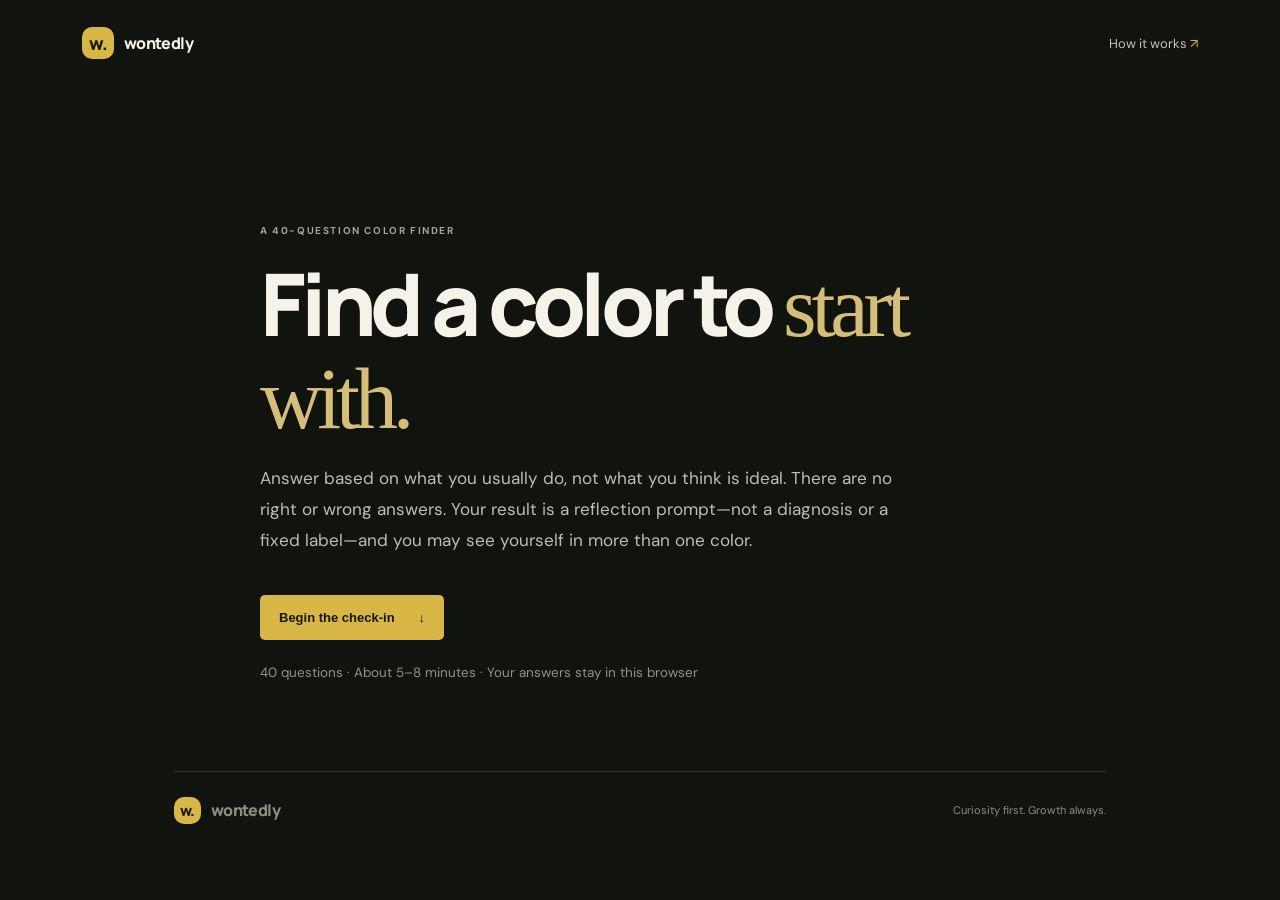
==== color-test.html @ 2c5f6ea7 "Add a 40-question color finder and link it from How it works" ====
<!doctype html>
<html lang="en">
<head>
  <meta charset="utf-8">
  <meta name="viewport" content="width=device-width, initial-scale=1">
  <meta name="description" content="Not sure which personality color fits you? Take our 40-question color finder for a reflective starting point.">
  <title>Find Your Color — Wontedly</title>
  <link rel="preconnect" href="https://fonts.googleapis.com">
  <link rel="preconnect" href="https://fonts.gstatic.com" crossorigin>
  <link href="https://fonts.googleapis.com/css2?family=DM+Sans:wght@400;500;600;700&family=Manrope:wght@500;600;700;800&display=swap" rel="stylesheet">
  <link rel="stylesheet" href="style.css">
  <link rel="stylesheet" href="color-test.css">
</head>
<body>
  <header class="top">
    <a class="brand" href="index.html"><span class="mark">w.</span> wontedly</a>
    <a class="nav-link" href="index.html#how">How it works <span>↗</span></a>
  </header>
  <main class="finder" id="home">
    <section class="finder-intro">
      <span class="section-num">A 40-QUESTION COLOR FINDER</span>
      <h1>Find a color to <em>start with.</em></h1>
      <p>Answer based on what you usually do, not what you think is ideal. There are no right or wrong answers. Your result is a reflection prompt—not a diagnosis or a fixed label—and you may see yourself in more than one color.</p>
      <button class="button" id="begin" type="button">Begin the check-in <span>↓</span></button>
      <p class="finder-note">40 questions · About 5–8 minutes · Your answers stay in this browser</p>
    </section>

    <section class="finder-quiz hidden" id="finder-quiz" aria-live="polite">
      <div class="finder-quiz-top">
        <div><span class="section-num">YOUR COLOR CHECK-IN</span><h2 id="question-number">Question 1 of 40</h2></div>
        <span class="finder-percent" id="percent">0%</span>
      </div>
      <div class="finder-progress" role="progressbar" aria-label="Quiz progress" aria-valuemin="0" aria-valuemax="40" aria-valuenow="0"><span id="progress-fill"></span></div>
      <h3 class="finder-prompt" id="prompt"></h3>
      <p class="finder-hint">Choose the response that feels most like your usual self.</p>
      <div class="finder-options" id="options"></div>
      <div class="finder-controls">
        <button class="text-button" id="previous" type="button">← Previous</button>
        <button class="button" id="continue" type="button" disabled>Next <span>→</span></button>
      </div>
    </section>

    <section class="finder-result hidden" id="finder-result" aria-live="polite">
      <span class="section-num">YOUR REFLECTION</span>
      <h2 id="result-heading">Your color starting point</h2>
      <p id="result-copy"></p>
      <div class="score-list" id="score-list"></div>
      <p class="finder-note">This is a self-reflection tool, not a scientific assessment. People are complex, and these color styles can’t capture everything about you.</p>
      <div class="finder-result-actions"><button class="button" id="retake" type="button">Take it again <span>↺</span></button><a class="text-button" href="index.html#check">Explore the color reflections →</a></div>
    </section>
    <footer><a class="brand" href="index.html"><span class="mark">w.</span> wontedly</a><span>Curiosity first. Growth always.</span></footer>
  </main>
  <script src="color-test.js"></script>
</body>
</html>
---- style.css ----
*{box-sizing:border-box}html{scroll-behavior:smooth}body{margin:0;background:#11130f;color:#f5f2e9;font-family:'DM Sans',sans-serif}a{color:inherit;text-decoration:none}.top{max-width:1180px;margin:auto;padding:27px 32px;display:flex;justify-content:space-between;align-items:center}.brand{display:flex;align-items:center;gap:10px;font:800 16px 'Manrope',sans-serif;letter-spacing:-.04em}.mark{width:32px;height:32px;display:grid;place-items:center;border-radius:10px;background:#d9b746;color:#17170f;font-size:18px}.nav-link{font-size:13px;color:#c5c2b8}.nav-link span{color:#d9b746}main{max-width:1180px;margin:auto;padding:0 32px}.hero{min-height:570px;display:grid;grid-template-columns:1.04fr .96fr;align-items:center;gap:45px;padding:45px 0 70px}.eyebrow,.section-num{font-size:10px;letter-spacing:.16em;color:#a6a397;font-weight:700}.eyebrow{display:flex;align-items:center;gap:9px}.dot{width:7px;height:7px;border-radius:50%;background:#d9b746}h1,h2,h3,p{margin-top:0}h1,h2,h3{font-family:'Manrope',sans-serif}h1{font-size:clamp(48px,6.1vw,80px);letter-spacing:-.075em;line-height:1.02;margin:28px 0 20px;font-weight:600}h1 em,h2 em{font-family:Georgia,serif;color:#d9b746;font-weight:400}.intro{max-width:450px;color:#c3c0b5;font-size:16px;line-height:1.8}.button{border:0;border-radius:5px;background:#d9b746;color:#17170f;padding:15px 19px;font-weight:700;font-size:13px;display:inline-flex;gap:24px;align-items:center;cursor:pointer;transition:transform .2s,background .2s}.button:hover{transform:translateY(-2px);background:#edcf60}.button:disabled{opacity:.4;cursor:not-allowed;transform:none}.note{font-size:11px;color:#77776d;margin-top:16px}.color-art{height:420px;position:relative;display:grid;place-items:center}.orbit{position:absolute;border:1px solid #ffffff12;border-radius:50%;transform:rotate(-25deg)}.orbit-one{width:400px;height:230px}.orbit-two{width:330px;height:360px;transform:rotate(40deg)}.color-center{position:absolute;text-align:center;font-size:10px;letter-spacing:.2em;color:#c3c0b5;line-height:1.65}.color-center b{color:#f5f2e9;font-size:13px}.orb{position:absolute;width:118px;height:118px;border-radius:50%;display:flex;flex-direction:column;justify-content:center;align-items:center;box-shadow:0 18px 48px #0008;font-size:11px;letter-spacing:.1em}.orb small{margin-top:5px;font-size:10px;letter-spacing:0;opacity:.72}.red{background:#572631;top:33px;left:calc(50% - 25px)}.yellow{background:#665014;top:137px;right:5px}.green{background:#174332;bottom:25px;left:calc(50% - 57px)}.blue{background:#19345a;left:6px;top:147px}.intro-row{border-top:1px solid #ffffff20;border-bottom:1px solid #ffffff20;padding:31px 0;display:grid;grid-template-columns:1fr 2fr;gap:30px;align-items:start}.intro-row p{max-width:650px;color:#c3c0b5;line-height:1.8;margin:0}.intro-row b{color:#f5f2e9}.assessment{padding:105px 0 85px}.section-title{max-width:610px;margin-bottom:32px}.section-title h2,.result h2{font-size:clamp(35px,4vw,53px);letter-spacing:-.06em;margin:19px 0 10px}.section-title>p{color:#aaa89f;font-size:14px}.cards{display:grid;grid-template-columns:repeat(4,minmax(0,1fr));gap:13px;align-items:stretch}.type-card{text-align:left;min-height:215px;padding:22px;border-radius:6px;border:1px solid #ffffff19;color:#f5f2e9;position:relative;overflow:hidden;cursor:pointer;transition:transform .2s,border-color .2s;width:100%;min-width:0}.type-card:hover{transform:translateY(-4px);border-color:#ffffff60}.type-card:after{content:'↗';position:absolute;right:20px;bottom:19px;font-size:19px;opacity:.8}.type-card .section-num{opacity:.7}.type-card h3{font-size:26px;margin:29px 0 8px}.type-card p{font-size:12px;line-height:1.6;color:#e3e1d8b8;margin:0;max-width:185px}.type-card.red{background:linear-gradient(145deg,#572631,#28171b);margin-left:0}.type-card.yellow{background:linear-gradient(145deg,#665014,#302710);margin-left:0}.type-card.green{background:linear-gradient(145deg,#174332,#132b23);margin-left:0}.type-card.blue{background:linear-gradient(145deg,#19345a,#162334);margin-left:0}.hidden{display:none!important}.quiz{margin-top:55px;max-width:780px}.quiz-top{display:flex;align-items:center;justify-content:space-between}.quiz-top h3{font-size:25px;margin:9px 0 20px}.step{color:#aaa89f;font-size:12px}.progress{height:2px;background:#ffffff20;margin-bottom:28px}.progress span{height:100%;display:block;background:#d9b746;transition:width .25s}.question-box{padding:32px;border:1px solid #ffffff1a;background:#171a15;border-radius:6px}.question-box h3{font-size:25px;line-height:1.35;max-width:600px;margin:15px 0 25px}.options{display:grid;gap:9px}.option{width:100%;text-align:left;background:#ffffff06;border:1px solid #ffffff17;border-radius:4px;padding:14px;color:#e9e6dc;font:13px 'DM Sans',sans-serif;cursor:pointer;display:flex;gap:12px;align-items:center}.option:hover,.option.selected{border-color:#d9b746;background:#d9b74612}.radio{height:15px;width:15px;border:1px solid #8e8d81;border-radius:50%;flex:none}.selected .radio{border:5px solid #d9b746}.quiz-controls{display:flex;justify-content:space-between;align-items:center;margin-top:17px}.text-button{background:none;border:0;color:#c2bfb4;cursor:pointer;font:600 12px 'DM Sans',sans-serif;padding:12px 0}.text-button:hover{color:#d9b746}.result{border-top:1px solid #ffffff20;padding:70px 0 85px}.result h2{margin-bottom:10px}.result-lead{color:#c3c0b5;max-width:600px;line-height:1.8}.result-columns{display:grid;grid-template-columns:repeat(3,1fr);gap:14px;margin:34px 0 20px}.result-columns article{border:1px solid #ffffff19;background:#171a15;padding:24px;border-radius:5px}.result-icon{font-size:21px;color:#d9b746}.result-columns h3{font-size:17px;margin:19px 0 12px}.result-columns ul{padding-left:17px;color:#bdbbb1;font-size:13px;line-height:1.8}.disclaimer{font-size:11px;color:#77776d;line-height:1.7;max-width:600px;margin:25px 0 8px}footer{border-top:1px solid #ffffff20;padding:25px 0;display:flex;justify-content:space-between;align-items:center;color:#8f8e84;font-size:11px}footer .mark{width:27px;height:27px;font-size:15px}@media(max-width:760px){.top{padding:20px 19px}main{padding:0 19px}.hero{grid-template-columns:1fr;padding-top:45px;gap:12px}.color-art{height:340px;transform:scale(.88);margin:-10px -20px}.intro-row{grid-template-columns:1fr;gap:15px}.assessment{padding:75px 0}.cards{grid-template-columns:repeat(2,minmax(0,1fr));gap:10px}.result-columns{grid-template-columns:1fr}.question-box{padding:23px 17px}footer{gap:20px;align-items:flex-start}}@media(max-width:420px){h1{font-size:48px}.cards{gap:9px}.type-card{padding:16px;min-height:190px}.type-card h3{font-size:23px}.orb{width:98px;height:98px}.color-art{transform:scale(.78);margin:-35px -45px}}
---- color-test.css ----
body{background:#11130f}.finder{max-width:980px;margin:0 auto;padding:52px 24px 0}.finder-intro,.finder-quiz,.finder-result{max-width:760px;margin:0 auto}.finder-intro{padding:80px 0 74px}.finder-intro h1{font:800 clamp(2.7rem,7vw,5.4rem)/1.02 'Manrope',sans-serif;letter-spacing:-.06em;margin:20px 0}.finder-intro h1 em{color:#d4be78;font-style:normal}.finder-intro>p:not(.finder-note){max-width:650px;color:#bebdb5;font-size:1.07rem;line-height:1.8}.finder-intro .button{margin-top:22px;border:0;cursor:pointer}.finder-note{font-size:.84rem;color:#92928a;line-height:1.6;margin-top:22px}.finder-quiz,.finder-result{border:1px solid #363831;background:#171914;border-radius:20px;padding:clamp(22px,5vw,48px);margin-bottom:70px;scroll-margin-top:24px}.finder-quiz-top{display:flex;align-items:center;justify-content:space-between;gap:16px}.finder-quiz-top h2{font:700 1rem 'Manrope',sans-serif;margin:9px 0 0}.finder-percent{font-weight:700;color:#d4be78}.finder-progress{height:5px;border-radius:9px;background:#30322c;margin:25px 0 36px;overflow:hidden}.finder-progress span{display:block;width:0;height:100%;background:#d4be78;transition:width .2s ease}.finder-prompt{font:700 clamp(1.35rem,3vw,2rem)/1.35 'Manrope',sans-serif;margin:0;letter-spacing:-.025em}.finder-hint{color:#a7a89f;font-size:.94rem;margin:12px 0 22px}.finder-options{display:grid;gap:10px}.finder-option{width:100%;text-align:left;background:#1f211b;border:1px solid #393b34;border-radius:12px;padding:16px 18px;color:#f5f2e9;font:500 1rem/1.55 'DM Sans',sans-serif;cursor:pointer;transition:border-color .15s,background .15s}.finder-option:hover,.finder-option:focus-visible{border-color:#b9a564;outline:none}.finder-option.selected{background:#28291f;border-color:#d4be78;box-shadow:inset 3px 0 #d4be78}.finder-controls,.finder-result-actions{display:flex;align-items:center;justify-content:space-between;gap:18px;margin-top:28px}.finder-controls .button,.finder-result-actions .button{border:0;cursor:pointer}.finder-controls .button:disabled{opacity:.42;cursor:not-allowed}.finder-result h2{font:800 clamp(2rem,5vw,3.3rem)/1.1 'Manrope',sans-serif;letter-spacing:-.045em;margin:18px 0 14px}.finder-result>p:not(.finder-note){color:#c7c6bd;line-height:1.75;font-size:1.05rem}.score-list{display:grid;gap:18px;margin:30px 0}.score-row{display:grid;grid-template-columns:minmax(150px,1fr) minmax(100px,2fr) auto;align-items:center;gap:16px}.score-label{display:flex;flex-direction:column;gap:3px}.score-label strong{font:700 1.05rem 'Manrope',sans-serif}.score-label span{font-size:.82rem;color:#a7a89f}.score-track{height:9px;border-radius:10px;background:#30322c;overflow:hidden}.score-track span{display:block;height:100%;border-radius:inherit;transition:width .3s ease}.score-number{font-size:.84rem;color:#c7c6bd;white-space:nowrap}.finder-result-actions .text-button{color:#e1d7b4;text-decoration:underline;text-underline-offset:4px}.finder footer{max-width:980px;margin:0 auto}.finder .hidden{display:none!important}@media(max-width:600px){.finder{padding:30px 18px 0}.finder-intro{padding:55px 0}.finder-quiz,.finder-result{border-radius:15px;margin-bottom:45px}.score-row{grid-template-columns:1fr auto;gap:9px}.score-track{grid-column:1;grid-row:2}.score-number{grid-column:2;grid-row:1/3}.finder-controls,.finder-result-actions{align-items:flex-start}.finder-result-actions{flex-direction:column}.finder-controls .button{padding:14px 16px}.finder-option{padding:14px}}
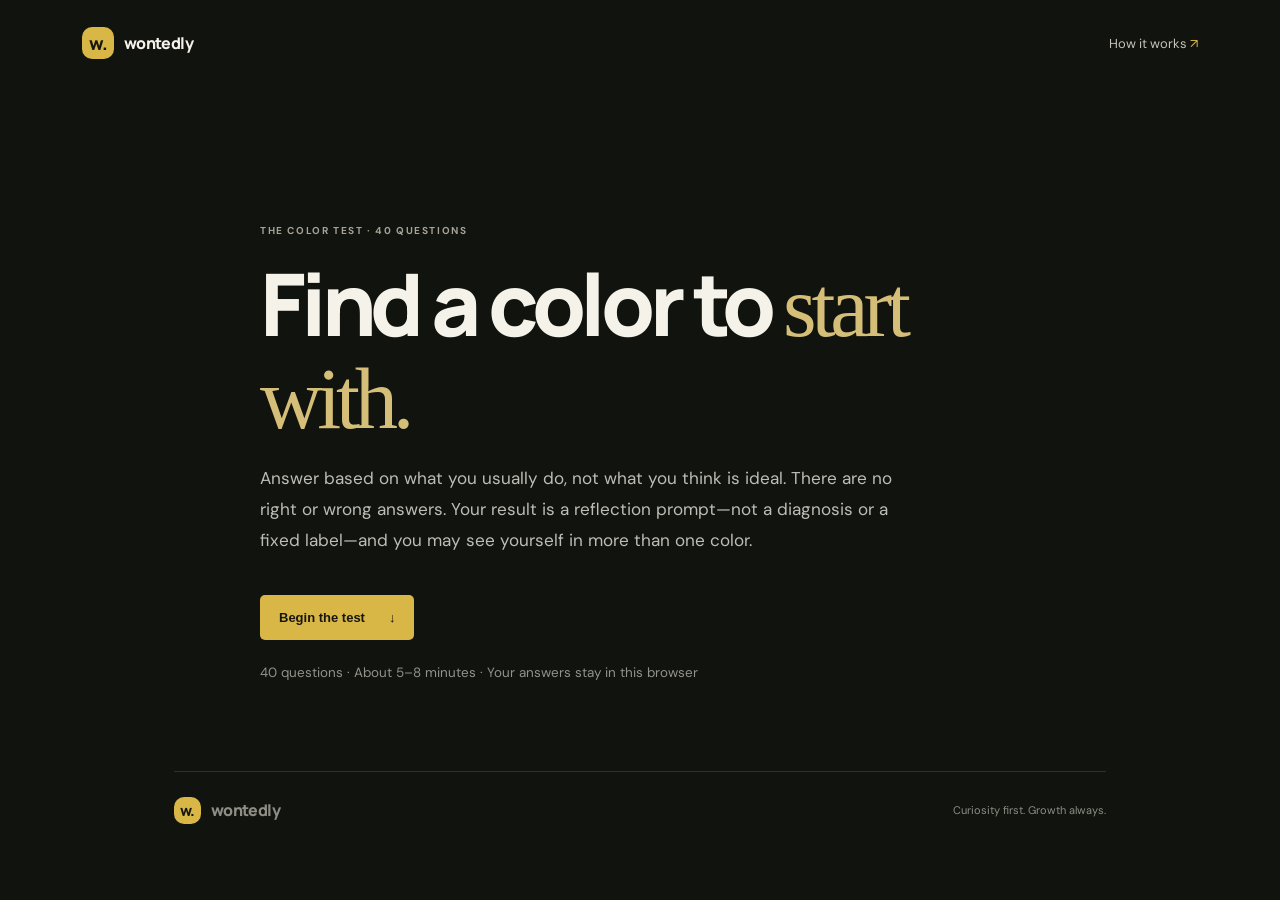
==== commit 2686f5e7: "Rename the color finder to color test and style its link dark red" ====
--- a/color-test.html
+++ b/color-test.html
@@ -3,8 +3,8 @@
 <head>
   <meta charset="utf-8">
   <meta name="viewport" content="width=device-width, initial-scale=1">
-  <meta name="description" content="Not sure which personality color fits you? Take our 40-question color finder for a reflective starting point.">
-  <title>Find Your Color — Wontedly</title>
+  <meta name="description" content="Not sure which personality color fits you? Take our 40-question color test for a reflective starting point.">
+  <title>Color Test — Wontedly</title>
   <link rel="preconnect" href="https://fonts.googleapis.com">
   <link rel="preconnect" href="https://fonts.gstatic.com" crossorigin>
   <link href="https://fonts.googleapis.com/css2?family=DM+Sans:wght@400;500;600;700&family=Manrope:wght@500;600;700;800&display=swap" rel="stylesheet">
@@ -18,16 +18,16 @@
   </header>
   <main class="finder" id="home">
     <section class="finder-intro">
-      <span class="section-num">A 40-QUESTION COLOR FINDER</span>
+      <span class="section-num">THE COLOR TEST · 40 QUESTIONS</span>
       <h1>Find a color to <em>start with.</em></h1>
       <p>Answer based on what you usually do, not what you think is ideal. There are no right or wrong answers. Your result is a reflection prompt—not a diagnosis or a fixed label—and you may see yourself in more than one color.</p>
-      <button class="button" id="begin" type="button">Begin the check-in <span>↓</span></button>
+      <button class="button" id="begin" type="button">Begin the test <span>↓</span></button>
       <p class="finder-note">40 questions · About 5–8 minutes · Your answers stay in this browser</p>
     </section>
 
     <section class="finder-quiz hidden" id="finder-quiz" aria-live="polite">
       <div class="finder-quiz-top">
-        <div><span class="section-num">YOUR COLOR CHECK-IN</span><h2 id="question-number">Question 1 of 40</h2></div>
+        <div><span class="section-num">YOUR COLOR TEST</span><h2 id="question-number">Question 1 of 40</h2></div>
         <span class="finder-percent" id="percent">0%</span>
       </div>
       <div class="finder-progress" role="progressbar" aria-label="Quiz progress" aria-valuemin="0" aria-valuemax="40" aria-valuenow="0"><span id="progress-fill"></span></div>
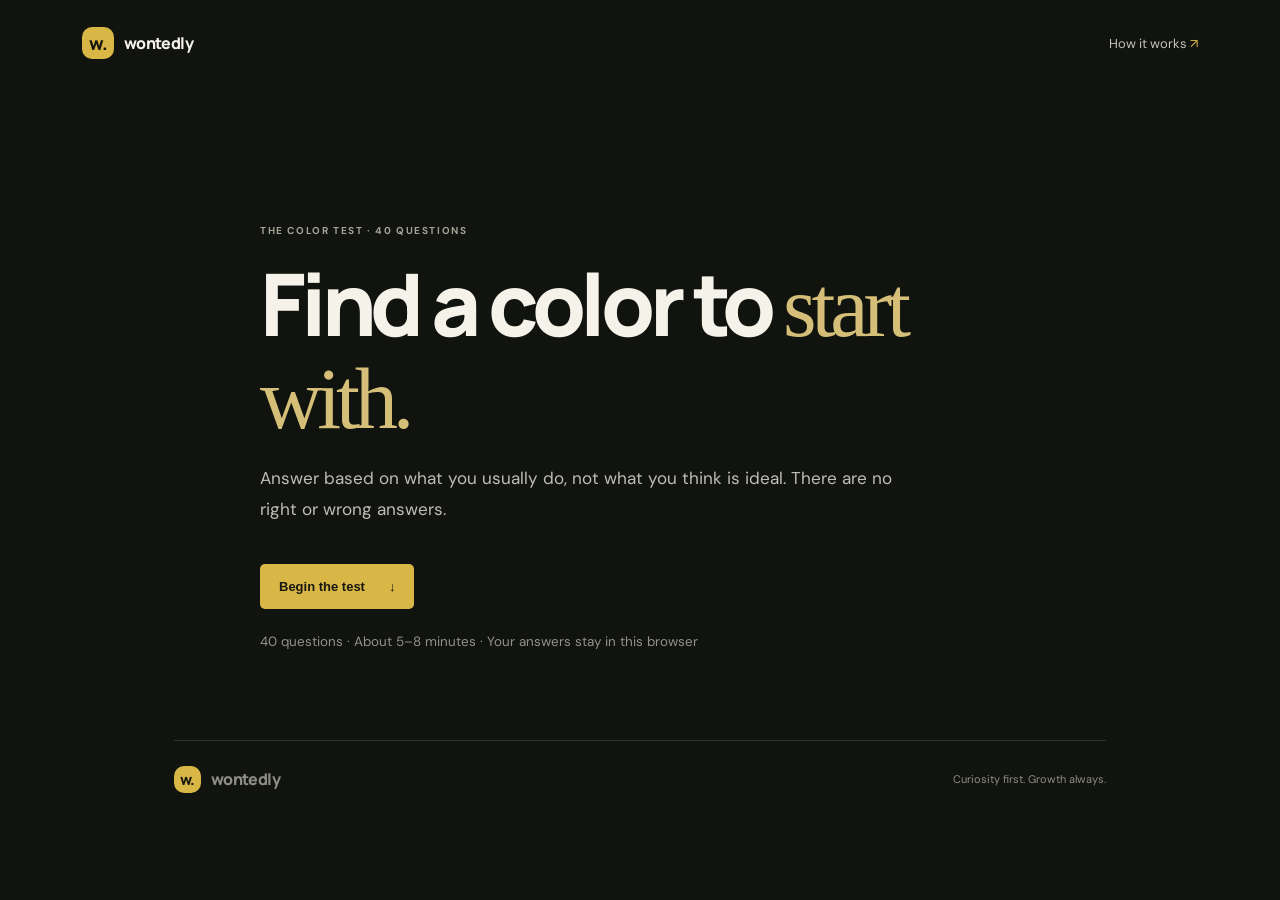
==== commit 685def8e: "Simplify color test description and match result action button sizes" ====
--- a/color-test.html
+++ b/color-test.html
@@ -10,6 +10,7 @@
   <link href="https://fonts.googleapis.com/css2?family=DM+Sans:wght@400;500;600;700&family=Manrope:wght@500;600;700;800&display=swap" rel="stylesheet">
   <link rel="stylesheet" href="style.css">
   <link rel="stylesheet" href="color-test.css">
+  <link rel="stylesheet" href="color-result.css">
 </head>
 <body>
   <header class="top">
@@ -20,7 +21,7 @@
     <section class="finder-intro">
       <span class="section-num">THE COLOR TEST · 40 QUESTIONS</span>
       <h1>Find a color to <em>start with.</em></h1>
-      <p>Answer based on what you usually do, not what you think is ideal. There are no right or wrong answers. Your result is a reflection prompt—not a diagnosis or a fixed label—and you may see yourself in more than one color.</p>
+      <p>Answer based on what you usually do, not what you think is ideal. There are no right or wrong answers.</p>
       <button class="button" id="begin" type="button">Begin the test <span>↓</span></button>
       <p class="finder-note">40 questions · About 5–8 minutes · Your answers stay in this browser</p>
     </section>
@@ -46,10 +47,11 @@
       <p id="result-copy"></p>
       <div class="score-list" id="score-list"></div>
       <p class="finder-note">This is a self-reflection tool, not a scientific assessment. People are complex, and these color styles can’t capture everything about you.</p>
-      <div class="finder-result-actions"><button class="button" id="retake" type="button">Take it again <span>↺</span></button><a class="text-button" href="index.html#check">Explore the color reflections →</a></div>
+      <div class="finder-result-actions"><button class="button" id="retake" type="button">Take it again <span>↺</span></button><a class="button" href="index.html#check">Explore the color reflections <span>→</span></a></div>
     </section>
     <footer><a class="brand" href="index.html"><span class="mark">w.</span> wontedly</a><span>Curiosity first. Growth always.</span></footer>
   </main>
   <script src="color-test.js"></script>
+  <script src="color-result.js"></script>
 </body>
 </html>
--- a/color-result.css
+++ b/color-result.css
@@ -0,0 +1,11 @@
+#finder-result{border-top:4px solid var(--result-color,#b84438);box-shadow:0 18px 55px color-mix(in srgb,var(--result-color,#b84438) 13%,transparent)}
+#finder-result .section-num{color:var(--result-color,#b84438)}
+#finder-result h2#result-heading{margin-top:0;color:var(--result-color,#b84438);font-size:clamp(1.7rem,4vw,2.5rem)}
+.main-color-highlight{display:flex;flex-direction:column;align-items:flex-start;gap:8px;margin:22px 0 26px;padding:24px clamp(20px,4vw,36px);border:1px solid color-mix(in srgb,var(--result-color,#b84438) 55%,#363831);border-radius:16px;background:linear-gradient(115deg,color-mix(in srgb,var(--result-color,#b84438) 23%,#171914),#171914 76%)}
+.main-color-kicker{font-size:.76rem;letter-spacing:.14em;font-weight:700;color:var(--result-color,#b84438)}
+.main-color-name{font:800 clamp(2.7rem,8vw,5rem)/1 'Manrope',sans-serif;letter-spacing:-.06em;color:var(--result-color,#b84438)}
+.main-color-trait{color:#e1dfd5;font-size:1rem}
+.score-row.is-leading-color{padding:12px;border:1px solid color-mix(in srgb,var(--result-color,#b84438) 50%,#363831);border-radius:12px;background:color-mix(in srgb,var(--result-color,#b84438) 9%,#171914)}
+.score-row.is-leading-color .score-label strong,.score-row.is-leading-color .score-number{color:var(--result-color,#b84438)}
+.has-color-blend .main-color-name{font-size:clamp(2rem,6vw,3.8rem)}
+@supports not (background:color-mix(in srgb,red,transparent)){.main-color-highlight{background:#1d1c19;border-color:var(--result-color,#b84438)}.score-row.is-leading-color{background:#1d1c19;border-color:var(--result-color,#b84438)}}
